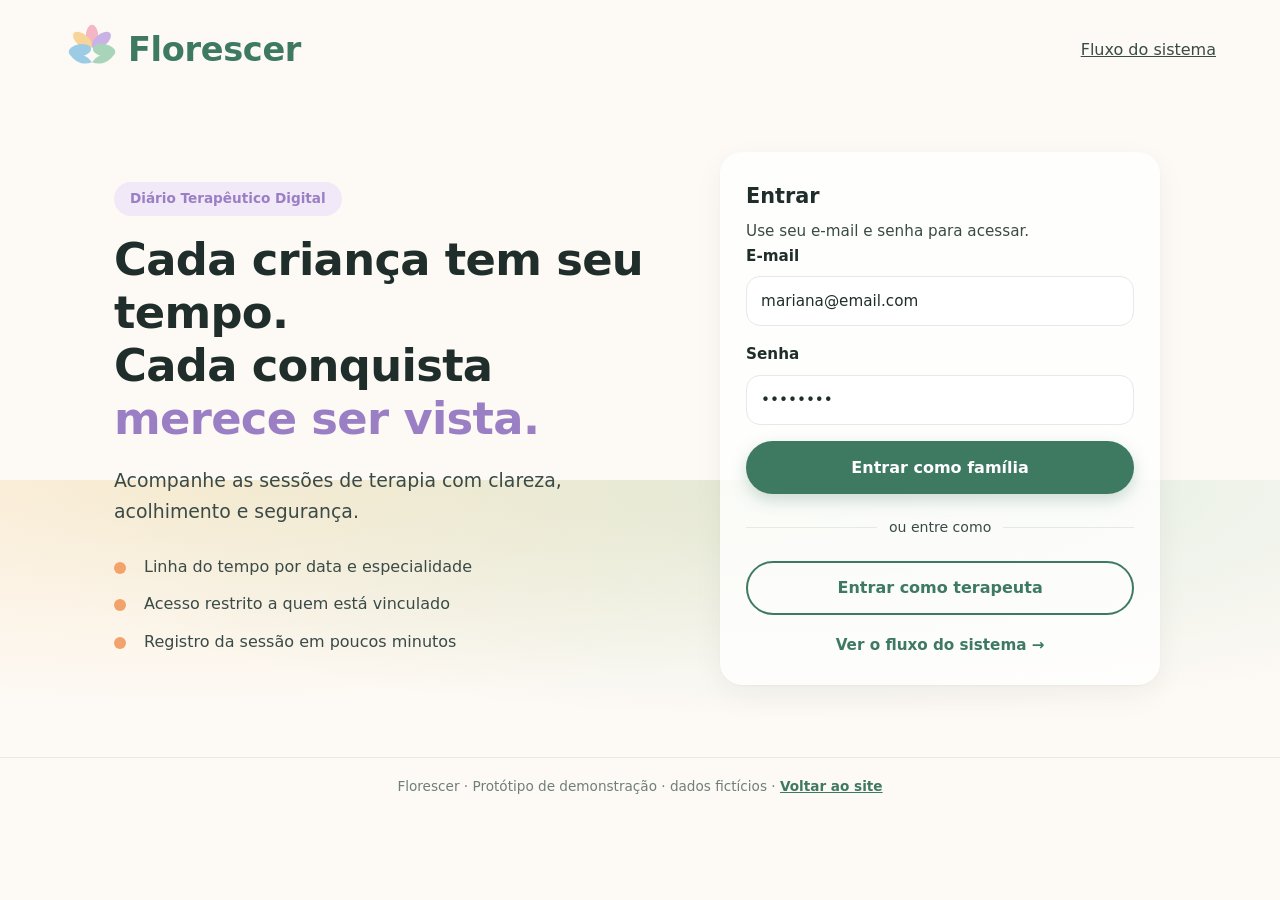
==== docs/paginas/configuracoes.html @ 7fccb203 "Adiciona documentação e protótipo navegável do Florescer - Roteiro da atividade, PRD e planos de exe" ====
<!doctype html>
<html lang="pt-BR">
<head>
  <meta charset="utf-8">
  <meta name="viewport" content="width=device-width, initial-scale=1">
  <title>Florescer – Configurações</title>
  <link rel="stylesheet" href="../landing.css">
  <link rel="stylesheet" href="../app/css/app.css">
</head>
<body class="app">
  <div id="cabecalho"></div>
  <main id="conteudo" class="conteudo" tabindex="-1"></main>
  <div id="toast" class="toast" role="status" aria-live="polite"></div>
  <div id="rodape"></div>

  <script src="../app/js/comum.js"></script>
  <script src="../app/js/configuracoes.js"></script>
</body>
</html>
---- docs/landing.css ----
/* ===== Tokens ===== */
:root {
  --verde: #3E7A62;
  --verde-escuro: #2F5F4D;
  --verde-claro: #E3F0E9;
  --grafite: #1F2D2B;
  --texto: #3A4A46;
  --roxo: #9B7FC4;
  --lilas: #F1E8F8;
  --lilas-forte: #C9B3E6;
  --pessego: #F9D3B8;
  --pessego-forte: #F2A36B;
  --amarelo: #F7D59A;
  --creme: #FDF9F4;
  --branco: #FFFFFF;
  --borda: #E4EAE7;
  font-family: "Segoe UI", system-ui, -apple-system, Roboto, "Helvetica Neue", Arial, sans-serif;
}

* { box-sizing: border-box; }

html { scroll-behavior: smooth; }

body {
  margin: 0;
  color: var(--texto);
  background: var(--creme);
  line-height: 1.6;
  min-height: 100vh;
  position: relative;
  overflow-x: hidden;
}

/* Ondas decorativas de fundo */
body::before {
  content: "";
  position: absolute;
  left: -10%;
  right: -10%;
  top: 480px;
  height: 260px;
  background: radial-gradient(ellipse at 20% 0%, rgba(247, 213, 154, 0.35), transparent 60%),
              radial-gradient(ellipse at 60% 0%, rgba(168, 213, 186, 0.35), transparent 65%);
  pointer-events: none;
  z-index: 0;
}

a { color: inherit; }

/* ===== Cabeçalho ===== */
.site-header {
  position: relative;
  z-index: 5;
  display: flex;
  align-items: center;
  justify-content: space-between;
  gap: 24px;
  padding: 22px clamp(20px, 5vw, 80px);
}

.marca {
  display: flex;
  align-items: center;
  gap: 8px;
  text-decoration: none;
}
.marca-icone { width: 56px; height: 56px; }
.marca-texto {
  font-size: 2.1rem;
  font-weight: 600;
  color: var(--verde);
  letter-spacing: -0.01em;
}

.menu {
  display: flex;
  gap: 36px;
  font-size: 1rem;
}
.menu a {
  text-decoration: none;
  color: var(--grafite);
  padding: 6px 2px;
  position: relative;
}
.menu a.ativo { color: var(--verde); font-weight: 600; }
.menu a.ativo::after {
  content: "";
  position: absolute;
  left: 0;
  right: 0;
  bottom: -4px;
  height: 3px;
  border-radius: 2px;
  background: var(--verde);
}
.menu a:hover { color: var(--verde); }

.acoes-topo { display: flex; gap: 14px; }

/* ===== Botões ===== */
.btn {
  display: inline-flex;
  align-items: center;
  justify-content: center;
  gap: 10px;
  font: inherit;
  font-weight: 600;
  text-decoration: none;
  border-radius: 999px;
  padding: 12px 26px;
  transition: background 0.2s, color 0.2s, box-shadow 0.2s, transform 0.1s;
  cursor: pointer;
  border: 2px solid transparent;
}
.btn:active { transform: translateY(1px); }
.btn svg { width: 20px; height: 20px; fill: none; stroke: currentColor; stroke-width: 2; stroke-linecap: round; stroke-linejoin: round; }
.btn svg[fill="currentColor"], .btn svg path[fill="currentColor"] { fill: currentColor; }

.btn-solido {
  background: var(--verde);
  color: var(--branco);
  box-shadow: 0 6px 16px rgba(62, 122, 98, 0.25);
}
.btn-solido:hover { background: var(--verde-escuro); }

.btn-contorno {
  background: transparent;
  color: var(--verde);
  border-color: var(--verde);
}
.btn-contorno:hover { background: var(--verde-claro); }

.btn-grande { padding: 16px 30px; font-size: 1.05rem; }

:focus-visible {
  outline: 3px solid var(--verde);
  outline-offset: 3px;
  border-radius: 999px;
}

/* ===== Hero ===== */
main { position: relative; z-index: 2; }

.hero {
  position: relative;
  display: grid;
  grid-template-columns: 1.05fr 1fr;
  align-items: center;
  gap: 24px;
  padding: 16px clamp(20px, 5vw, 80px) 40px;
  min-height: 520px;
}

.selo {
  display: inline-flex;
  align-items: center;
  gap: 8px;
  background: var(--lilas);
  color: var(--roxo);
  font-weight: 600;
  font-size: 0.95rem;
  padding: 8px 18px;
  border-radius: 999px;
  margin-bottom: 28px;
}
.selo svg { width: 18px; height: 18px; fill: var(--roxo); }

.hero h1 {
  font-size: clamp(2.2rem, 4.2vw, 3.4rem);
  line-height: 1.18;
  color: var(--grafite);
  margin: 0 0 22px;
  font-weight: 700;
  letter-spacing: -0.015em;
}
.destaque-roxo { color: var(--roxo); }

.subtitulo {
  font-size: 1.2rem;
  color: var(--texto);
  max-width: 500px;
  margin: 0 0 34px;
}

.acoes-hero { display: flex; gap: 18px; flex-wrap: wrap; }

/* Visual do hero */
.hero-visual {
  position: relative;
  min-height: 460px;
}

.foto {
  position: absolute;
  inset: 0 0 0 6%;
  border-radius: 58% 42% 52% 48% / 48% 52% 48% 52%;
  overflow: hidden;
  box-shadow: 0 18px 40px rgba(31, 45, 43, 0.12);
}

.foto-placeholder {
  width: 100%;
  height: 100%;
  display: grid;
  place-items: center;
  padding: 24px;
  text-align: center;
  color: var(--verde-escuro);
  font-weight: 600;
  background:
    url('imagens/hero.jpg') center / cover no-repeat,
    radial-gradient(circle at 30% 30%, #FBE7D3 0%, transparent 55%),
    radial-gradient(circle at 75% 70%, #DCEFE5 0%, transparent 60%),
    linear-gradient(135deg, #F4EEF9, #FDF3E7);
}

.raios {
  position: absolute;
  top: 6%;
  left: 2%;
  width: 70px;
  height: 70px;
  z-index: 2;
}

.coracao {
  position: absolute;
  width: 40px;
  height: 40px;
  z-index: 3;
}
.coracao-1 { left: -2%; bottom: 14%; width: 46px; height: 46px; }
.coracao-2 { right: 0; bottom: -2%; width: 46px; height: 46px; }

/* ===== Cartões ===== */
.cartoes {
  position: relative;
  z-index: 2;
  display: grid;
  grid-template-columns: repeat(4, 1fr);
  gap: 22px;
  padding: 10px clamp(20px, 5vw, 80px) 56px;
}

.cartao {
  background: rgba(255, 255, 255, 0.78);
  border-radius: 22px;
  padding: 32px 26px 28px;
  text-align: center;
  box-shadow: 0 1px 2px rgba(31, 45, 43, 0.04), 0 10px 30px rgba(31, 45, 43, 0.05);
  transition: transform 0.2s, box-shadow 0.2s;
}
.cartao:hover {
  transform: translateY(-3px);
  box-shadow: 0 2px 4px rgba(31, 45, 43, 0.05), 0 16px 36px rgba(31, 45, 43, 0.08);
}

.cartao-icone {
  width: 76px;
  height: 76px;
  border-radius: 50%;
  margin: 0 auto 22px;
  display: grid;
  place-items: center;
}
.cartao-icone svg {
  width: 32px;
  height: 32px;
  fill: none;
  stroke: currentColor;
  stroke-width: 1.8;
}
.tom-verde { background: var(--verde-claro); color: var(--verde); }
.tom-lilas { background: var(--lilas); color: var(--roxo); }
.tom-pessego { background: #FDE8DA; color: var(--pessego-forte); }

.cartao h3 {
  font-size: 1.18rem;
  color: var(--grafite);
  margin: 0 0 10px;
  font-weight: 700;
}
.cartao p {
  margin: 0;
  font-size: 0.98rem;
  color: var(--texto);
}

/* ===== Faixa final ===== */
.faixa {
  position: relative;
  display: flex;
  align-items: center;
  gap: 28px;
  flex-wrap: wrap;
  margin: 0 clamp(0px, 0vw, 0px);
  padding: 64px clamp(20px, 5vw, 80px) 72px;
  background: linear-gradient(180deg, #F3EAF9 0%, #EFE4F7 100%);
  border-radius: 60% 60% 0 0 / 40px 40px 0 0;
  margin-top: 20px;
}

.faixa-broto {
  width: 96px;
  height: 96px;
  flex-shrink: 0;
}

.faixa-divisor {
  width: 2px;
  height: 84px;
  background: var(--verde);
  opacity: 0.35;
  border-radius: 2px;
}

.faixa-texto {
  flex: 1;
  margin: 0;
  font-size: clamp(1.25rem, 2.4vw, 1.7rem);
  line-height: 1.45;
  color: var(--grafite);
  font-weight: 600;
  min-width: 260px;
}

.faixa-botao { flex-shrink: 0; }

/* ===== Folhas decorativas ===== */
.folhas {
  position: absolute;
  right: 0;
  bottom: 0;
  width: 320px;
  height: 200px;
  pointer-events: none;
  z-index: 1;
}
.folha {
  position: absolute;
  display: block;
  border-radius: 0 100% 0 100%;
}
.folha-peach {
  width: 170px;
  height: 90px;
  background: var(--pessego);
  right: 80px;
  bottom: 40px;
  transform: rotate(-20deg);
  border-radius: 100% 0 100% 0;
}
.folha-lilas {
  width: 60px;
  height: 90px;
  background: var(--lilas-forte);
  right: 20px;
  top: -10px;
  transform: rotate(10deg);
  border-radius: 100% 0 100% 0;
  opacity: 0.8;
}
.folha-verde {
  width: 130px;
  height: 230px;
  background: #B9DCC7;
  right: -30px;
  bottom: -60px;
  border-radius: 100% 0 0 100%;
  opacity: 0.9;
}

/* ===== Rodapé ===== */
.rodape {
  position: relative;
  z-index: 2;
  text-align: center;
  color: #6F7F7B;
  font-size: 0.85rem;
  padding: 18px;
  border-top: 1px solid var(--borda);
  background: var(--creme);
}
.rodape p { margin: 0; }

/* ===== Responsivo ===== */
@media (max-width: 1100px) {
  .menu { gap: 22px; }
  .cartoes { grid-template-columns: repeat(2, 1fr); }
}

@media (max-width: 860px) {
  .site-header { flex-wrap: wrap; }
  .menu { order: 3; width: 100%; justify-content: center; flex-wrap: wrap; gap: 18px; }
  .hero { grid-template-columns: 1fr; min-height: 0; }
  .hero-visual { min-height: 380px; margin-top: 12px; }
  .faixa-divisor { display: none; }
}

@media (max-width: 600px) {
  .marca-texto { font-size: 1.7rem; }
  .marca-icone { width: 44px; height: 44px; }
  .acoes-topo .btn { padding: 10px 18px; }
  .cartoes { grid-template-columns: 1fr; }
  .acoes-hero .btn { width: 100%; }
  .hero-visual { min-height: 320px; }
  .folhas { width: 200px; height: 140px; }
}

@media (prefers-reduced-motion: reduce) {
  html { scroll-behavior: auto; }
  * { transition: none !important; }
}
---- docs/app/css/app.css ----
/* ===== Estilo das páginas internas (mesma identidade da página inicial) ===== */

[hidden] { display: none !important; }

body.app {
  display: flex;
  flex-direction: column;
}

/* Cabeçalho interno: menu no lugar da navegação pública */
.site-header { flex-wrap: wrap; }

.menu {
  display: flex;
  gap: 26px;
  font-size: 0.98rem;
  flex-wrap: wrap;
}

.menu[hidden] { display: none; }

.acoes-topo { flex-wrap: wrap; justify-content: flex-end; }

.badge {
  background: var(--lilas);
  color: var(--roxo);
  font-weight: 600;
  font-size: 0.9rem;
  padding: 7px 16px;
  border-radius: 999px;
}

.acoes-topo .btn { padding: 9px 20px; font-size: 0.95rem; }

/* Área de conteúdo */
.conteudo {
  position: relative;
  z-index: 2;
  width: 100%;
  max-width: 1180px;
  margin: 0 auto;
  padding: 40px clamp(20px, 5vw, 80px) 72px;
  outline: none;
}

/* Cabeçalhos de página: mesma escala do hero */
.cabecalho-pagina { margin-bottom: 32px; }

.cabecalho-pagina h1,
.hero h1 {
  font-size: clamp(2rem, 3.6vw, 2.8rem);
  line-height: 1.18;
  color: var(--grafite);
  font-weight: 700;
  letter-spacing: -0.015em;
}

.kicker {
  display: inline-block;
  background: var(--lilas);
  color: var(--roxo);
  font-size: 0.85rem;
  font-weight: 600;
  text-transform: none;
  letter-spacing: 0;
  padding: 6px 16px;
  border-radius: 999px;
  margin: 0 0 18px;
}

.lead {
  font-size: 1.12rem;
  color: var(--texto);
  max-width: 620px;
  margin: 0;
}

.muted { color: var(--muted); font-size: 0.95rem; }

h2 { font-size: 1.3rem; color: var(--grafite); font-weight: 700; margin: 0 0 6px; }
h3 { font-size: 1.1rem; color: var(--grafite); font-weight: 700; margin: 0 0 8px; }

.voltar {
  display: inline-block;
  margin-bottom: 18px;
  color: var(--verde);
  font-weight: 600;
  text-decoration: none;
}
.voltar:hover { text-decoration: underline; }

.vazio { color: var(--muted); text-align: center; padding: 40px 20px; }

/* ===== Hero interno (login) ===== */
.hero-interno {
  display: grid;
  grid-template-columns: 1.1fr 0.9fr;
  align-items: center;
  gap: 48px;
  padding: 12px 0 0;
  min-height: 0;
}

.hero-interno .hero-texto h1 { margin-bottom: 20px; }

.subtitulo {
  font-size: 1.18rem;
  color: var(--texto);
  max-width: 520px;
  margin: 0 0 28px;
}

.beneficios {
  list-style: none;
  padding: 0;
  margin: 0;
  display: grid;
  gap: 12px;
}
.beneficios li {
  position: relative;
  padding-left: 30px;
  color: var(--texto);
}
.beneficios li::before {
  content: "";
  position: absolute;
  left: 0;
  top: 8px;
  width: 12px;
  height: 12px;
  border-radius: 50%;
  background: var(--pessego-forte);
}

.login-card {
  max-width: 440px;
  width: 100%;
  margin: 0 auto;
  padding: 36px;
}

/* ===== Cartões ===== */
.card {
  background: rgba(255, 255, 255, 0.82);
  border-radius: 22px;
  padding: 28px 26px;
  box-shadow: 0 1px 2px rgba(31, 45, 43, 0.04), 0 10px 30px rgba(31, 45, 43, 0.05);
  border: 0;
}

.card .cartao-icone { margin: 0 0 18px; }

.grid-cards {
  display: grid;
  gap: 22px;
  grid-template-columns: repeat(auto-fill, minmax(260px, 1fr));
}

.destaque {
  background: linear-gradient(135deg, var(--verde-claro), #FFFFFF 70%);
}

.numero {
  font-size: 2.6rem;
  font-weight: 700;
  color: var(--verde);
  margin: 4px 0 4px;
  line-height: 1;
}

.card p { margin: 0; }
.card h2 + p, .card h3 + p { margin-top: 6px; }

/* ===== Botões ===== */
.btn-primary {
  background: var(--verde);
  color: #FFFFFF;
  box-shadow: 0 6px 16px rgba(62, 122, 98, 0.25);
}
.btn-primary:hover { background: var(--verde-escuro); }

.btn-secundario {
  background: transparent;
  color: var(--verde);
  border-color: var(--verde);
}
.btn-secundario:hover { background: var(--verde-claro); }

.btn-bloco { width: 100%; }

.link-sutil {
  color: var(--verde);
  font-weight: 600;
  text-decoration: none;
}
.link-sutil:hover { text-decoration: underline; }

.acoes {
  display: flex;
  gap: 12px;
  flex-wrap: wrap;
  margin-top: 22px;
}

/* ===== Chips ===== */
.chip {
  display: inline-block;
  font-size: 0.82rem;
  font-weight: 600;
  padding: 5px 12px;
  border-radius: 999px;
  background: var(--verde-claro);
  color: var(--verde-escuro);
}
.chip-lilas { background: var(--lilas); color: var(--roxo); }
.chip-pessego { background: #FDE8DA; color: #8A4A1F; }
.chip-neutro { background: #EEF2F1; color: var(--grafite); }

.chips { display: flex; flex-wrap: wrap; gap: 8px; margin: 14px 0 18px; }
.linha-topo {
  display: flex;
  align-items: center;
  justify-content: space-between;
  gap: 10px;
  flex-wrap: wrap;
}

.avatar { display: none; }

/* ===== Formulários ===== */
label {
  display: flex;
  flex-direction: column;
  gap: 8px;
  font-weight: 600;
  font-size: 0.95rem;
  color: var(--grafite);
}

input, select, textarea {
  font: inherit;
  font-weight: 400;
  padding: 12px 14px;
  border: 1px solid var(--borda);
  border-radius: 14px;
  background: #FFFFFF;
  color: var(--grafite);
  width: 100%;
}

input:focus, select:focus, textarea:focus {
  border-color: var(--verde);
  outline: 3px solid rgba(62, 122, 98, 0.18);
}

input[type="range"] { padding: 0; accent-color: var(--verde); }

.form-stack { display: flex; flex-direction: column; gap: 16px; }
.form-grid { display: grid; grid-template-columns: 1fr 1fr; gap: 18px; }
.span-2 { grid-column: 1 / -1; }
.select { width: auto; min-width: 240px; }

.escala { display: flex; align-items: center; gap: 8px; flex-wrap: wrap; }
.escala input[type="range"] { width: 180px; }
.escala output { font-weight: 700; color: var(--verde); }

.separador {
  display: flex;
  align-items: center;
  gap: 12px;
  color: var(--muted);
  font-size: 0.88rem;
  margin: 22px 0;
}
.separador::before, .separador::after {
  content: "";
  flex: 1;
  height: 1px;
  background: var(--borda);
}

/* ===== Linha do tempo ===== */
.timeline {
  list-style: none;
  margin: 0;
  padding: 0;
  display: grid;
  gap: 14px;
}

.item-tempo {
  display: grid;
  grid-template-columns: 120px 1fr;
  gap: 16px;
  align-items: start;
}

.data {
  font-size: 0.92rem;
  color: var(--muted);
  font-weight: 600;
  padding-top: 20px;
}

.cartao-diario {
  display: block;
  background: rgba(255, 255, 255, 0.82);
  border-radius: 18px;
  padding: 18px 20px;
  text-decoration: none;
  color: inherit;
  box-shadow: 0 1px 2px rgba(31, 45, 43, 0.04), 0 8px 24px rgba(31, 45, 43, 0.05);
  transition: transform 0.2s, box-shadow 0.2s;
}
.cartao-diario:hover {
  transform: translateY(-2px);
  box-shadow: 0 2px 4px rgba(31, 45, 43, 0.05), 0 14px 32px rgba(31, 45, 43, 0.08);
}
.cartao-diario p { margin: 8px 0 0; }
.cartao-diario strong { display: block; margin-bottom: 4px; color: var(--grafite); }

/* ===== Detalhe do diário ===== */
.detalhe { display: grid; gap: 24px; }
.detalhe ul { margin: 0; padding-left: 20px; }
.detalhe p { margin: 0; }

.ponto {
  width: 16px;
  height: 16px;
  border-radius: 50%;
  background: #E4ECE9;
  border: 1px solid var(--borda);
}
.ponto.cheio { background: var(--verde); border-color: var(--verde); }
.escala .muted { margin-left: 8px; }

/* ===== Fluxo do sistema ===== */
.passos {
  list-style: none;
  margin: 0;
  padding: 0;
  display: grid;
  gap: 16px;
}

.passo {
  display: grid;
  grid-template-columns: 52px 1fr;
  gap: 18px;
  background: rgba(255, 255, 255, 0.82);
  border-radius: 22px;
  padding: 22px;
  box-shadow: 0 1px 2px rgba(31, 45, 43, 0.04), 0 10px 30px rgba(31, 45, 43, 0.05);
}

.passo-num {
  width: 52px;
  height: 52px;
  border-radius: 16px;
  background: var(--verde);
  color: #FFFFFF;
  display: grid;
  place-items: center;
  font-weight: 700;
  font-size: 1.15rem;
}

.passo p { margin: 0 0 12px; color: var(--texto); }
.passo-rodape { display: flex; gap: 12px; align-items: center; flex-wrap: wrap; }

.tabela-wrap {
  overflow-x: auto;
  border-radius: 18px;
  background: rgba(255, 255, 255, 0.82);
  box-shadow: 0 1px 2px rgba(31, 45, 43, 0.04), 0 10px 30px rgba(31, 45, 43, 0.05);
}
.tabela { width: 100%; border-collapse: collapse; }
.tabela th, .tabela td {
  text-align: left;
  padding: 14px 18px;
  border-bottom: 1px solid var(--borda);
  vertical-align: top;
  font-size: 0.95rem;
}
.tabela th { color: var(--verde-escuro); background: var(--verde-claro); }
.tabela tr:last-child td { border-bottom: 0; }

.lista-simples { padding-left: 20px; color: var(--texto); margin: 0 0 8px; }
.convite-card { max-width: 640px; margin: 0 auto; }
.convite {
  background: var(--creme);
  border: 1px dashed var(--verde);
  border-radius: 14px;
  padding: 12px 14px;
  margin: 14px 0;
  display: grid;
  gap: 4px;
}
.convite code { font-size: 0.88rem; word-break: break-all; color: var(--grafite); }

/* ===== Notificação ===== */
.toast {
  position: fixed;
  left: 50%;
  bottom: 28px;
  transform: translate(-50%, 20px);
  background: var(--grafite);
  color: #FFFFFF;
  padding: 13px 20px;
  border-radius: 14px;
  opacity: 0;
  pointer-events: none;
  transition: opacity 0.25s, transform 0.25s;
  z-index: 20;
  max-width: 90vw;
  font-size: 0.95rem;
}
.toast.visivel { opacity: 1; transform: translate(-50%, 0); }

/* ===== Rodapé ===== */
.rodape a { color: var(--verde); font-weight: 600; }

/* ===== Responsivo ===== */
@media (max-width: 1100px) {
  .menu { gap: 18px; }
}

@media (max-width: 860px) {
  .site-header { justify-content: center; }
  .menu {
    order: 3;
    width: 100%;
    justify-content: center;
    gap: 14px 22px;
  }
  .acoes-topo { width: 100%; justify-content: center; }
  .hero-interno { grid-template-columns: 1fr; gap: 32px; }
}

@media (max-width: 600px) {
  .form-grid { grid-template-columns: 1fr; }
  .item-tempo { grid-template-columns: 1fr; }
  .data { padding-top: 0; }
  .escala input[type="range"] { width: 100%; }
  .login-card { padding: 26px; }
  .conteudo { padding-top: 28px; }
}
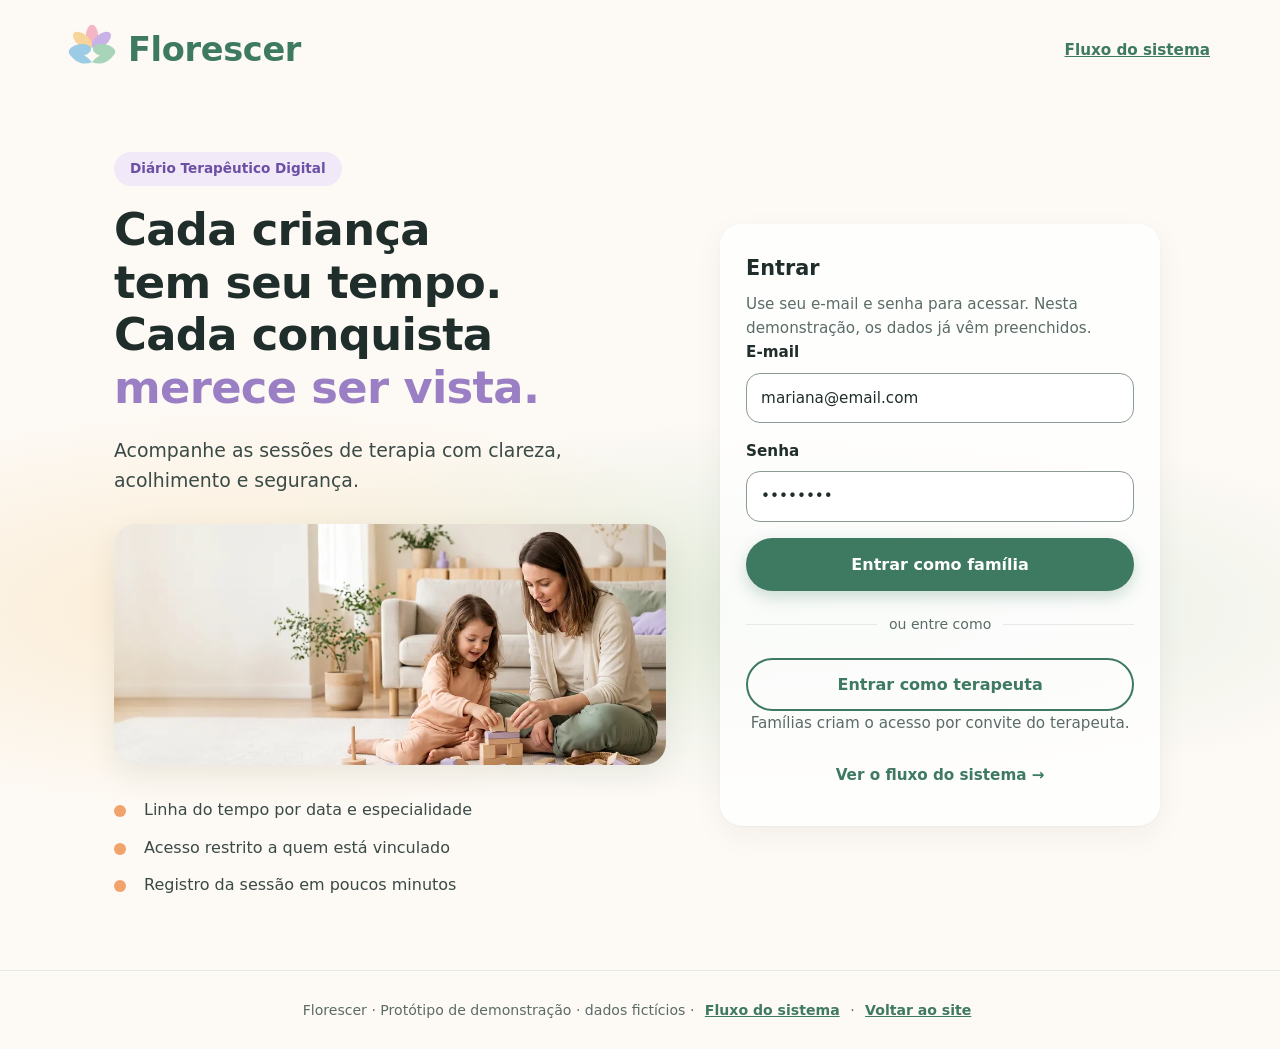
==== commit e7836523: "Melhora acessibilidade, responsividade e desempenho do site Contraste e foco - Roxo mais escuro (--r" ====
--- a/docs/paginas/configuracoes.html
+++ b/docs/paginas/configuracoes.html
@@ -4,12 +4,14 @@
   <meta charset="utf-8">
   <meta name="viewport" content="width=device-width, initial-scale=1">
   <title>Florescer – Configurações</title>
+  <link rel="icon" type="image/svg+xml" href="../favicon.svg">
+  <meta name="theme-color" content="#3E7A62">
   <link rel="stylesheet" href="../landing.css">
   <link rel="stylesheet" href="../app/css/app.css">
 </head>
 <body class="app">
   <div id="cabecalho"></div>
-  <main id="conteudo" class="conteudo" tabindex="-1"></main>
+  <main id="conteudo" class="conteudo" tabindex="-1"><noscript><p class="vazio">Este protótipo precisa de JavaScript para funcionar. Ative o JavaScript no navegador e recarregue a página.</p></noscript></main>
   <div id="toast" class="toast" role="status" aria-live="polite"></div>
   <div id="rodape"></div>
 
--- a/docs/landing.css
+++ b/docs/landing.css
@@ -5,7 +5,9 @@
   --verde-claro: #E3F0E9;
   --grafite: #1F2D2B;
   --texto: #3A4A46;
-  --roxo: #9B7FC4;
+  --muted: #5B6B67;
+  --roxo: #9B7FC4;          /* decorativo e textos grandes */
+  --roxo-texto: #6B50A5;    /* textos pequenos: contraste AA sobre lilás e creme */
   --lilas: #F1E8F8;
   --lilas-forte: #C9B3E6;
   --pessego: #F9D3B8;
@@ -31,21 +33,57 @@
   overflow-x: hidden;
 }
 
-/* Ondas decorativas de fundo */
+/* Ondas decorativas de fundo: o degradê se dissolve antes das bordas da faixa */
 body::before {
   content: "";
   position: absolute;
-  left: -10%;
-  right: -10%;
-  top: 480px;
-  height: 260px;
-  background: radial-gradient(ellipse at 20% 0%, rgba(247, 213, 154, 0.35), transparent 60%),
-              radial-gradient(ellipse at 60% 0%, rgba(168, 213, 186, 0.35), transparent 65%);
+  left: 0;
+  right: 0;
+  top: 400px;
+  height: 420px;
+  background:
+    radial-gradient(ellipse 560px 200px at 20% 50%, rgba(247, 213, 154, 0.38), transparent),
+    radial-gradient(ellipse 640px 190px at 62% 50%, rgba(168, 213, 186, 0.34), transparent);
   pointer-events: none;
   z-index: 0;
 }
 
 a { color: inherit; }
+
+img { max-width: 100%; }
+
+/* ===== Acessibilidade ===== */
+.sr-only {
+  position: absolute;
+  width: 1px;
+  height: 1px;
+  margin: -1px;
+  padding: 0;
+  overflow: hidden;
+  clip: rect(0, 0, 0, 0);
+  white-space: nowrap;
+  border: 0;
+}
+
+.pular {
+  position: absolute;
+  left: 12px;
+  top: -80px;
+  z-index: 100;
+  background: var(--verde);
+  color: var(--branco);
+  padding: 12px 20px;
+  border-radius: 12px;
+  font-weight: 600;
+  text-decoration: none;
+  transition: top 0.15s;
+}
+.pular:focus { top: 12px; }
+
+:focus-visible {
+  outline: 3px solid var(--verde);
+  outline-offset: 3px;
+}
 
 /* ===== Cabeçalho ===== */
 .site-header {
@@ -63,6 +101,7 @@
   align-items: center;
   gap: 8px;
   text-decoration: none;
+  min-height: 44px;
 }
 .marca-icone { width: 56px; height: 56px; }
 .marca-texto {
@@ -78,25 +117,28 @@
   font-size: 1rem;
 }
 .menu a {
+  display: inline-flex;
+  align-items: center;
+  min-height: 44px;
   text-decoration: none;
   color: var(--grafite);
-  padding: 6px 2px;
+  padding: 0 4px;
   position: relative;
 }
 .menu a.ativo { color: var(--verde); font-weight: 600; }
 .menu a.ativo::after {
   content: "";
   position: absolute;
-  left: 0;
-  right: 0;
-  bottom: -4px;
+  left: 4px;
+  right: 4px;
+  bottom: 4px;
   height: 3px;
   border-radius: 2px;
   background: var(--verde);
 }
 .menu a:hover { color: var(--verde); }
 
-.acoes-topo { display: flex; gap: 14px; }
+.acoes-topo { display: flex; align-items: center; gap: 14px; }
 
 /* ===== Botões ===== */
 .btn {
@@ -109,6 +151,7 @@
   text-decoration: none;
   border-radius: 999px;
   padding: 12px 26px;
+  min-height: 44px;
   transition: background 0.2s, color 0.2s, box-shadow 0.2s, transform 0.1s;
   cursor: pointer;
   border: 2px solid transparent;
@@ -133,12 +176,6 @@
 
 .btn-grande { padding: 16px 30px; font-size: 1.05rem; }
 
-:focus-visible {
-  outline: 3px solid var(--verde);
-  outline-offset: 3px;
-  border-radius: 999px;
-}
-
 /* ===== Hero ===== */
 main { position: relative; z-index: 2; }
 
@@ -157,14 +194,14 @@
   align-items: center;
   gap: 8px;
   background: var(--lilas);
-  color: var(--roxo);
+  color: var(--roxo-texto);
   font-weight: 600;
   font-size: 0.95rem;
   padding: 8px 18px;
   border-radius: 999px;
   margin-bottom: 28px;
 }
-.selo svg { width: 18px; height: 18px; fill: var(--roxo); }
+.selo svg { width: 18px; height: 18px; fill: var(--roxo-texto); }
 
 .hero h1 {
   font-size: clamp(2.2rem, 4.2vw, 3.4rem);
@@ -173,6 +210,7 @@
   margin: 0 0 22px;
   font-weight: 700;
   letter-spacing: -0.015em;
+  text-wrap: balance;
 }
 .destaque-roxo { color: var(--roxo); }
 
@@ -197,22 +235,15 @@
   border-radius: 58% 42% 52% 48% / 48% 52% 48% 52%;
   overflow: hidden;
   box-shadow: 0 18px 40px rgba(31, 45, 43, 0.12);
-}
-
-.foto-placeholder {
+  background: linear-gradient(135deg, #F4EEF9, #FDF3E7);
+}
+.foto img {
+  display: block;
   width: 100%;
   height: 100%;
-  display: grid;
-  place-items: center;
-  padding: 24px;
-  text-align: center;
-  color: var(--verde-escuro);
-  font-weight: 600;
-  background:
-    url('imagens/hero.jpg') center / cover no-repeat,
-    radial-gradient(circle at 30% 30%, #FBE7D3 0%, transparent 55%),
-    radial-gradient(circle at 75% 70%, #DCEFE5 0%, transparent 60%),
-    linear-gradient(135deg, #F4EEF9, #FDF3E7);
+  max-width: none;
+  object-fit: cover;
+  object-position: 70% center;
 }
 
 .raios {
@@ -272,7 +303,7 @@
   stroke-width: 1.8;
 }
 .tom-verde { background: var(--verde-claro); color: var(--verde); }
-.tom-lilas { background: var(--lilas); color: var(--roxo); }
+.tom-lilas { background: var(--lilas); color: var(--roxo-texto); }
 .tom-pessego { background: #FDE8DA; color: var(--pessego-forte); }
 
 .cartao h3 {
@@ -287,6 +318,14 @@
   color: var(--texto);
 }
 
+/* ===== Ícones ilustrados (imagens/ilustracions, WebP com fundo transparente) ===== */
+.cartao-img {
+  width: 96px;
+  height: 96px;
+  display: block;
+  margin: 0 auto 14px;
+}
+
 /* ===== Faixa final ===== */
 .faixa {
   position: relative;
@@ -294,17 +333,22 @@
   align-items: center;
   gap: 28px;
   flex-wrap: wrap;
-  margin: 0 clamp(0px, 0vw, 0px);
   padding: 64px clamp(20px, 5vw, 80px) 72px;
-  background: linear-gradient(180deg, #F3EAF9 0%, #EFE4F7 100%);
+  /* véu creme suaviza as linhas das flores atrás do texto (contraste) */
+  background:
+    linear-gradient(rgba(253, 249, 244, 0.6), rgba(253, 249, 244, 0.6)),
+    #F3EAF9 url('imagens/banner-institucional/banner-inferior.webp') center / cover no-repeat;
   border-radius: 60% 60% 0 0 / 40px 40px 0 0;
   margin-top: 20px;
 }
 
 .faixa-broto {
-  width: 96px;
-  height: 96px;
+  width: 140px;
+  height: auto;
+  padding: 10px;
   flex-shrink: 0;
+  border-radius: 50%;
+  background: radial-gradient(circle, rgba(253, 249, 244, 0.95) 55%, rgba(253, 249, 244, 0) 72%);
 }
 
 .faixa-divisor {
@@ -323,7 +367,11 @@
   color: var(--grafite);
   font-weight: 600;
   min-width: 260px;
-}
+  text-wrap: balance;
+}
+
+/* Frase da faixa: roxo mais escuro, pois em telas menores o texto não é "grande" para o WCAG */
+.faixa-texto .destaque-roxo { color: var(--roxo-texto); }
 
 .faixa-botao { flex-shrink: 0; }
 
@@ -376,13 +424,19 @@
   position: relative;
   z-index: 2;
   text-align: center;
-  color: #6F7F7B;
-  font-size: 0.85rem;
+  color: var(--muted);
+  font-size: 0.88rem;
   padding: 18px;
   border-top: 1px solid var(--borda);
   background: var(--creme);
 }
 .rodape p { margin: 0; }
+.rodape a {
+  display: inline-block;
+  padding: 10px 6px;
+  color: var(--verde);
+  font-weight: 600;
+}
 
 /* ===== Responsivo ===== */
 @media (max-width: 1100px) {
@@ -390,9 +444,19 @@
   .cartoes { grid-template-columns: repeat(2, 1fr); }
 }
 
+/* Cabeçalho em duas linhas quando não cabe em uma só */
+@media (max-width: 1000px) {
+  .site-header { flex-wrap: wrap; row-gap: 4px; }
+  .menu {
+    order: 3;
+    width: 100%;
+    justify-content: center;
+    flex-wrap: wrap;
+    gap: 0 22px;
+  }
+}
+
 @media (max-width: 860px) {
-  .site-header { flex-wrap: wrap; }
-  .menu { order: 3; width: 100%; justify-content: center; flex-wrap: wrap; gap: 18px; }
   .hero { grid-template-columns: 1fr; min-height: 0; }
   .hero-visual { min-height: 380px; margin-top: 12px; }
   .faixa-divisor { display: none; }
@@ -401,11 +465,22 @@
 @media (max-width: 600px) {
   .marca-texto { font-size: 1.7rem; }
   .marca-icone { width: 44px; height: 44px; }
-  .acoes-topo .btn { padding: 10px 18px; }
   .cartoes { grid-template-columns: 1fr; }
   .acoes-hero .btn { width: 100%; }
   .hero-visual { min-height: 320px; }
   .folhas { width: 200px; height: 140px; }
+  .faixa-botao { width: 100%; }
+}
+
+/* Telas estreitas (320 a 420 px): logo e botões cabem na mesma linha */
+@media (max-width: 420px) {
+  .site-header { gap: 8px; }
+  .marca { gap: 6px; }
+  .marca-texto { font-size: 1.45rem; }
+  .marca-icone { width: 38px; height: 38px; }
+  .acoes-topo { gap: 8px; }
+  .acoes-topo .btn { padding: 0 14px; font-size: 0.9rem; }
+  .faixa-broto { width: 96px; }
 }
 
 @media (prefers-reduced-motion: reduce) {
--- a/docs/app/css/app.css
+++ b/docs/app/css/app.css
@@ -8,8 +8,6 @@
 }
 
 /* Cabeçalho interno: menu no lugar da navegação pública */
-.site-header { flex-wrap: wrap; }
-
 .menu {
   display: flex;
   gap: 26px;
@@ -17,20 +15,28 @@
   flex-wrap: wrap;
 }
 
-.menu[hidden] { display: none; }
-
 .acoes-topo { flex-wrap: wrap; justify-content: flex-end; }
+
+.link-topo {
+  display: inline-flex;
+  align-items: center;
+  min-height: 44px;
+  padding: 0 6px;
+  color: var(--verde);
+  font-weight: 600;
+  font-size: 0.95rem;
+}
 
 .badge {
   background: var(--lilas);
-  color: var(--roxo);
+  color: var(--roxo-texto);
   font-weight: 600;
   font-size: 0.9rem;
   padding: 7px 16px;
   border-radius: 999px;
 }
 
-.acoes-topo .btn { padding: 9px 20px; font-size: 0.95rem; }
+.acoes-topo .btn { padding: 0 20px; font-size: 0.95rem; }
 
 /* Área de conteúdo */
 .conteudo {
@@ -53,12 +59,13 @@
   color: var(--grafite);
   font-weight: 700;
   letter-spacing: -0.015em;
+  text-wrap: balance;
 }
 
 .kicker {
   display: inline-block;
   background: var(--lilas);
-  color: var(--roxo);
+  color: var(--roxo-texto);
   font-size: 0.85rem;
   font-weight: 600;
   text-transform: none;
@@ -76,13 +83,16 @@
 }
 
 .muted { color: var(--muted); font-size: 0.95rem; }
+.nota { text-align: center; margin: 14px 0 0; }
 
 h2 { font-size: 1.3rem; color: var(--grafite); font-weight: 700; margin: 0 0 6px; }
 h3 { font-size: 1.1rem; color: var(--grafite); font-weight: 700; margin: 0 0 8px; }
 
 .voltar {
-  display: inline-block;
-  margin-bottom: 18px;
+  display: inline-flex;
+  align-items: center;
+  min-height: 44px;
+  margin-bottom: 10px;
   color: var(--verde);
   font-weight: 600;
   text-decoration: none;
@@ -149,12 +159,10 @@
   border: 0;
 }
 
-.card .cartao-icone { margin: 0 0 18px; }
-
 .grid-cards {
   display: grid;
   gap: 22px;
-  grid-template-columns: repeat(auto-fill, minmax(260px, 1fr));
+  grid-template-columns: repeat(auto-fill, minmax(min(260px, 100%), 1fr));
 }
 
 .destaque {
@@ -190,6 +198,9 @@
 .btn-bloco { width: 100%; }
 
 .link-sutil {
+  display: inline-flex;
+  align-items: center;
+  min-height: 44px;
   color: var(--verde);
   font-weight: 600;
   text-decoration: none;
@@ -213,7 +224,7 @@
   background: var(--verde-claro);
   color: var(--verde-escuro);
 }
-.chip-lilas { background: var(--lilas); color: var(--roxo); }
+.chip-lilas { background: var(--lilas); color: var(--roxo-texto); }
 .chip-pessego { background: #FDE8DA; color: #8A4A1F; }
 .chip-neutro { background: #EEF2F1; color: var(--grafite); }
 
@@ -242,7 +253,8 @@
   font: inherit;
   font-weight: 400;
   padding: 12px 14px;
-  border: 1px solid var(--borda);
+  min-height: 44px;
+  border: 1px solid #8A9A95;   /* contorno com contraste mínimo de 3:1 */
   border-radius: 14px;
   background: #FFFFFF;
   color: var(--grafite);
@@ -251,7 +263,10 @@
 
 input:focus, select:focus, textarea:focus {
   border-color: var(--verde);
-  outline: 3px solid rgba(62, 122, 98, 0.18);
+}
+input:focus-visible, select:focus-visible, textarea:focus-visible {
+  outline: 3px solid var(--verde);
+  outline-offset: 2px;
 }
 
 input[type="range"] { padding: 0; accent-color: var(--verde); }
@@ -259,7 +274,7 @@
 .form-stack { display: flex; flex-direction: column; gap: 16px; }
 .form-grid { display: grid; grid-template-columns: 1fr 1fr; gap: 18px; }
 .span-2 { grid-column: 1 / -1; }
-.select { width: auto; min-width: 240px; }
+.select { width: auto; min-width: min(240px, 100%); }
 
 .escala { display: flex; align-items: center; gap: 8px; flex-wrap: wrap; }
 .escala input[type="range"] { width: 180px; }
@@ -330,7 +345,7 @@
   height: 16px;
   border-radius: 50%;
   background: #E4ECE9;
-  border: 1px solid var(--borda);
+  border: 1px solid #8A9A95;
 }
 .ponto.cheio { background: var(--verde); border-color: var(--verde); }
 .escala .muted { margin-left: 8px; }
@@ -412,30 +427,74 @@
   opacity: 0;
   pointer-events: none;
   transition: opacity 0.25s, transform 0.25s;
-  z-index: 20;
+  z-index: 40;
   max-width: 90vw;
   font-size: 0.95rem;
 }
 .toast.visivel { opacity: 1; transform: translate(-50%, 0); }
 
-/* ===== Rodapé ===== */
-.rodape a { color: var(--verde); font-weight: 600; }
+/* ===== Imagens das páginas internas ===== */
+.cartao-img { width: 84px; height: 84px; margin: 0 0 14px; }
+
+.login-foto {
+  display: block;
+  width: 100%;
+  height: auto;
+  aspect-ratio: 16 / 7;
+  object-fit: cover;
+  border-radius: 22px;
+  margin: 28px 0 32px;
+  box-shadow: 0 10px 30px rgba(31, 45, 43, 0.08);
+}
 
 /* ===== Responsivo ===== */
 @media (max-width: 1100px) {
   .menu { gap: 18px; }
+  .site-header { flex-wrap: wrap; row-gap: 4px; }
+  .menu { order: 3; width: 100%; justify-content: center; }
 }
 
 @media (max-width: 860px) {
-  .site-header { justify-content: center; }
-  .menu {
-    order: 3;
-    width: 100%;
+  .hero-interno { grid-template-columns: 1fr; gap: 32px; }
+}
+
+/* Celular: navegação em barra inferior, ao alcance do polegar */
+@media (max-width: 700px) {
+  body.app .site-header { flex-wrap: nowrap; padding-top: 12px; padding-bottom: 12px; }
+  body.app .link-topo { display: none; }
+  body.app .acoes-topo { flex-wrap: nowrap; }
+
+  body.app .menu {
+    position: fixed;
+    left: 0;
+    right: 0;
+    bottom: 0;
+    z-index: 30;
+    order: 0;
+    width: auto;
+    flex-wrap: nowrap;
+    justify-content: space-around;
+    gap: 2px;
+    padding: 6px 6px calc(6px + env(safe-area-inset-bottom));
+    background: #FFFFFF;
+    border-top: 1px solid var(--borda);
+    box-shadow: 0 -6px 20px rgba(31, 45, 43, 0.06);
+  }
+  body.app .menu a {
+    flex: 1;
     justify-content: center;
-    gap: 14px 22px;
+    text-align: center;
+    font-size: 0.8rem;
+    line-height: 1.2;
+    min-height: 48px;
+    padding: 6px 4px;
+    border-radius: 12px;
   }
-  .acoes-topo { width: 100%; justify-content: center; }
-  .hero-interno { grid-template-columns: 1fr; gap: 32px; }
+  body.app .menu a.ativo { background: var(--verde-claro); }
+  body.app .menu a.ativo::after { display: none; }
+
+  body.logado .rodape { padding-bottom: 92px; }
+  .toast { bottom: 92px; }
 }
 
 @media (max-width: 600px) {
@@ -445,4 +504,28 @@
   .escala input[type="range"] { width: 100%; }
   .login-card { padding: 26px; }
   .conteudo { padding-top: 28px; }
-}
+  .acoes.span-2 { flex-direction: column-reverse; }
+  .acoes.span-2 .btn { width: 100%; }
+
+  /* Tabela vira lista de cartões, uma linha por perfil */
+  .tabela thead {
+    position: absolute;
+    width: 1px;
+    height: 1px;
+    overflow: hidden;
+    clip: rect(0, 0, 0, 0);
+  }
+  .tabela, .tabela tbody, .tabela tr, .tabela td { display: block; width: 100%; }
+  .tabela tr { padding: 14px 16px; border-bottom: 1px solid var(--borda); }
+  .tabela tr:last-child { border-bottom: 0; }
+  .tabela td { border: 0; padding: 6px 0; }
+  .tabela td::before {
+    content: attr(data-label);
+    display: block;
+    font-size: 0.78rem;
+    font-weight: 700;
+    color: var(--verde-escuro);
+    text-transform: uppercase;
+    letter-spacing: 0.04em;
+  }
+}
